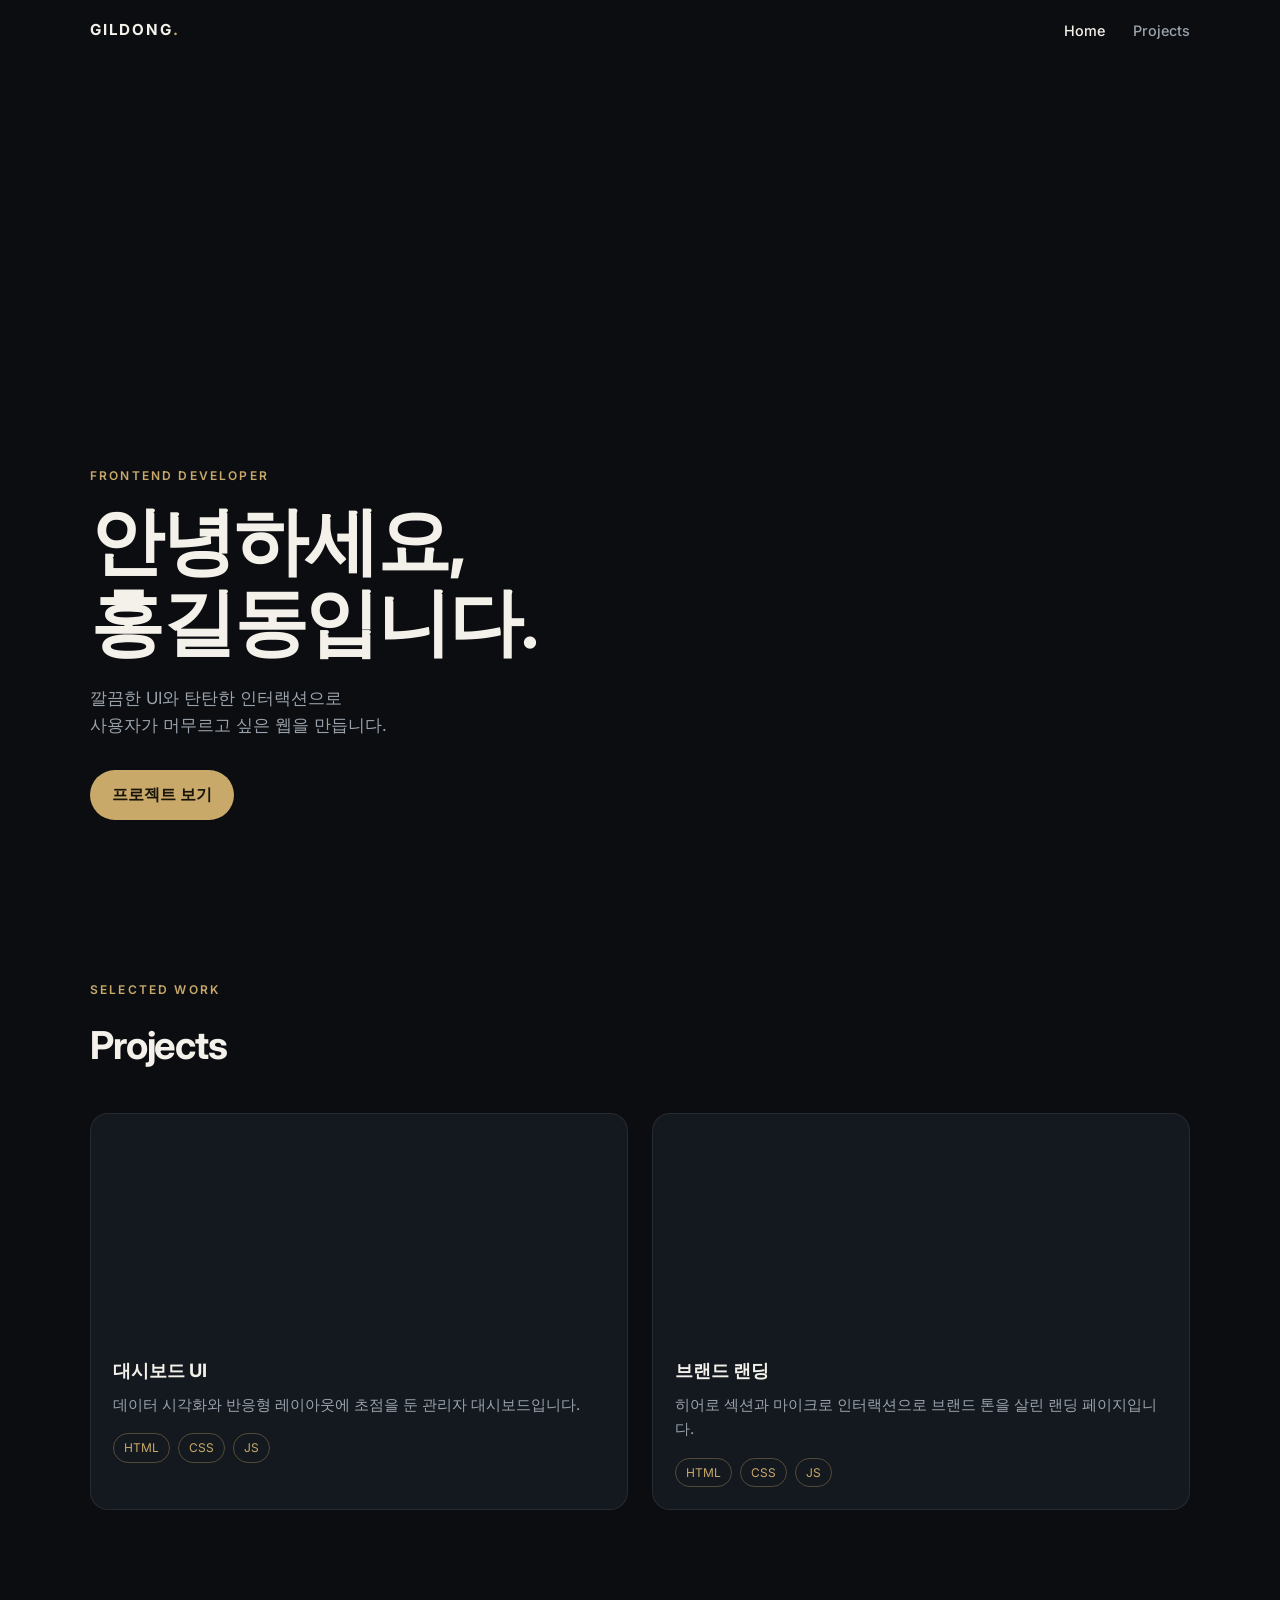
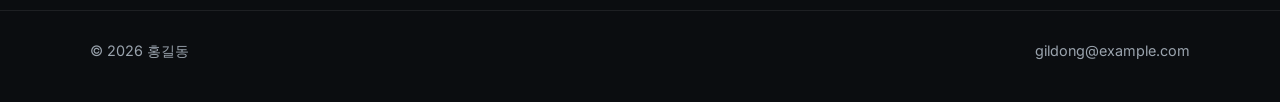
==== index.html @ fd72c7a3 "포폴기본1" ====
<!DOCTYPE html>
<html lang="ko">
<head>
  <meta charset="UTF-8" />
  <meta name="viewport" content="width=device-width, initial-scale=1.0" />
  <title>홍길동 · Portfolio</title>
  <link rel="preconnect" href="https://fonts.googleapis.com" />
  <link rel="preconnect" href="https://fonts.gstatic.com" crossorigin />
  <link href="https://fonts.googleapis.com/css2?family=Inter:wght@400;500;600;700&display=swap" rel="stylesheet" />
  <link rel="stylesheet" href="styles.css" />
</head>
<body>
  <header class="header" id="header">
    <div class="container nav">
      <a href="#home" class="logo">GILDONG<span>.</span></a>
      <button class="nav-toggle" id="navToggle" type="button" aria-label="메뉴 열기" aria-expanded="false">
        <span></span>
        <span></span>
        <span></span>
      </button>
      <nav class="nav-links" id="navLinks">
        <a href="#home">Home</a>
        <a href="#projects">Projects</a>
      </nav>
    </div>
  </header>

  <section class="hero" id="home">
    <div class="hero-overlay"></div>
    <div class="container hero-content">
      <p class="eyebrow">Frontend Developer</p>
      <h1>안녕하세요,<br />홍길동입니다.</h1>
      <p class="hero-lead">
        깔끔한 UI와 탄탄한 인터랙션으로<br />
        사용자가 머무르고 싶은 웹을 만듭니다.
      </p>
      <a href="#projects" class="btn">프로젝트 보기</a>
    </div>
  </section>

  <section class="projects" id="projects">
    <div class="container">
      <p class="eyebrow">Selected Work</p>
      <h2>Projects</h2>
      <div class="cards">
        <a class="card" href="project-dashboard.html">
          <div
            class="card-image"
            style="background-image: url('https://images.unsplash.com/photo-1460925895917-afdab827c52f?w=1200&q=80')"
            role="img"
            aria-label="대시보드 UI 미리보기"
          ></div>
          <div class="card-body">
            <h3>대시보드 UI</h3>
            <p>데이터 시각화와 반응형 레이아웃에 초점을 둔 관리자 대시보드입니다.</p>
            <div class="tags">
              <span>HTML</span>
              <span>CSS</span>
              <span>JS</span>
            </div>
          </div>
        </a>
        <a class="card" href="project-landing.html">
          <div
            class="card-image"
            style="background-image: url('https://images.unsplash.com/photo-1522542550221-31fd19575a2d?w=1200&q=80')"
            role="img"
            aria-label="브랜드 랜딩 미리보기"
          ></div>
          <div class="card-body">
            <h3>브랜드 랜딩</h3>
            <p>히어로 섹션과 마이크로 인터랙션으로 브랜드 톤을 살린 랜딩 페이지입니다.</p>
            <div class="tags">
              <span>HTML</span>
              <span>CSS</span>
              <span>JS</span>
            </div>
          </div>
        </a>
      </div>
    </div>
  </section>

  <footer class="footer">
    <div class="container footer-inner">
      <p>© 2026 홍길동</p>
      <a href="mailto:gildong@example.com">gildong@example.com</a>
    </div>
  </footer>

  <script src="script.js"></script>
</body>
</html>
---- styles.css ----
:root {
  --bg: #0b0d10;
  --surface: #14181f;
  --text: #f4f1ea;
  --muted: #9aa3ad;
  --accent: #c8a96a;
  --line: rgba(255, 255, 255, 0.08);
}

* {
  box-sizing: border-box;
  margin: 0;
  padding: 0;
}

html {
  scroll-behavior: smooth;
}

body {
  font-family: Inter, system-ui, sans-serif;
  background: var(--bg);
  color: var(--text);
  line-height: 1.6;
}

a {
  color: inherit;
  text-decoration: none;
}

.container {
  width: min(1100px, calc(100% - 40px));
  margin-inline: auto;
}

.header {
  position: fixed;
  inset: 0 0 auto;
  z-index: 20;
  padding: 18px 0;
  transition: background 0.3s, border-color 0.3s, padding 0.3s;
  border-bottom: 1px solid transparent;
}

.header.scrolled {
  background: rgba(11, 13, 16, 0.86);
  backdrop-filter: blur(12px);
  border-bottom-color: var(--line);
  padding: 12px 0;
}

.nav {
  display: flex;
  align-items: center;
  justify-content: space-between;
}

.logo {
  font-weight: 700;
  letter-spacing: 0.12em;
  font-size: 0.95rem;
}

.logo span {
  color: var(--accent);
}

.nav-links {
  display: flex;
  gap: 28px;
}

.nav-links a {
  color: var(--muted);
  font-size: 0.9rem;
  font-weight: 500;
  transition: color 0.2s;
}

.nav-links a:hover,
.nav-links a.active {
  color: var(--text);
}

.nav-toggle {
  display: none;
  width: 42px;
  height: 42px;
  border: 1px solid var(--line);
  background: transparent;
  border-radius: 8px;
  cursor: pointer;
  flex-direction: column;
  justify-content: center;
  align-items: center;
  gap: 5px;
}

.nav-toggle span {
  display: block;
  width: 18px;
  height: 1.5px;
  background: var(--text);
  transition: transform 0.25s, opacity 0.25s;
}

.nav-toggle.open span:nth-child(1) {
  transform: translateY(6.5px) rotate(45deg);
}

.nav-toggle.open span:nth-child(2) {
  opacity: 0;
}

.nav-toggle.open span:nth-child(3) {
  transform: translateY(-6.5px) rotate(-45deg);
}

.hero {
  min-height: 100vh;
  display: grid;
  place-items: end start;
  padding: 120px 0 80px;
  background:
    url("https://images.unsplash.com/photo-1518770660439-4636190af475?w=1920&q=80")
    center / cover no-repeat;
  position: relative;
}

.hero-overlay {
  position: absolute;
  inset: 0;
  background: linear-gradient(
    180deg,
    rgba(11, 13, 16, 0.35) 0%,
    rgba(11, 13, 16, 0.72) 55%,
    var(--bg) 100%
  );
}

.hero-content {
  position: relative;
  z-index: 1;
}

.eyebrow {
  color: var(--accent);
  letter-spacing: 0.18em;
  text-transform: uppercase;
  font-size: 0.75rem;
  font-weight: 600;
  margin-bottom: 16px;
}

.hero h1 {
  font-size: clamp(2.4rem, 6vw, 4.6rem);
  line-height: 1.1;
  font-weight: 700;
  letter-spacing: -0.03em;
}

.hero-lead {
  margin: 22px 0 32px;
  color: var(--muted);
  font-size: 1.05rem;
}

.btn {
  display: inline-block;
  background: var(--accent);
  color: #1a1408;
  font-weight: 600;
  padding: 12px 22px;
  border-radius: 999px;
  transition: transform 0.2s, filter 0.2s;
}

.btn:hover {
  transform: translateY(-2px);
  filter: brightness(1.08);
}

.projects {
  padding: 80px 0 100px;
}

.projects h2 {
  font-size: clamp(1.8rem, 3vw, 2.4rem);
  margin-bottom: 36px;
  letter-spacing: -0.03em;
}

.cards {
  display: grid;
  grid-template-columns: repeat(2, 1fr);
  gap: 24px;
}

.card {
  display: block;
  background: var(--surface);
  border: 1px solid var(--line);
  border-radius: 18px;
  overflow: hidden;
  transition: transform 0.25s, border-color 0.25s;
  color: inherit;
}

.card:hover {
  transform: translateY(-6px);
  border-color: rgba(200, 169, 106, 0.35);
}

.card-image {
  height: 220px;
  background-size: cover;
  background-position: center;
}

.card-body {
  padding: 22px;
}

.card h3 {
  margin-bottom: 8px;
  font-size: 1.15rem;
}

.card p {
  color: var(--muted);
  font-size: 0.95rem;
}

.tags {
  display: flex;
  gap: 8px;
  margin-top: 16px;
}

.tags span {
  font-size: 0.75rem;
  color: var(--accent);
  border: 1px solid rgba(200, 169, 106, 0.35);
  padding: 4px 10px;
  border-radius: 999px;
}

.footer {
  border-top: 1px solid var(--line);
  padding: 28px 0 40px;
  color: var(--muted);
  font-size: 0.9rem;
}

.footer-inner {
  display: flex;
  justify-content: space-between;
  gap: 16px;
}

.footer a:hover {
  color: var(--text);
}

.page-detail .header {
  background: rgba(11, 13, 16, 0.86);
  backdrop-filter: blur(12px);
  border-bottom-color: var(--line);
}

.detail {
  padding: 120px 0 80px;
}

.detail-hero {
  height: min(52vh, 420px);
  border-radius: 22px;
  background-size: cover;
  background-position: center;
  border: 1px solid var(--line);
  margin-bottom: 36px;
}

.detail h1 {
  font-size: clamp(2rem, 4vw, 3rem);
  letter-spacing: -0.03em;
  margin-bottom: 12px;
}

.detail-lead {
  color: var(--muted);
  font-size: 1.05rem;
  max-width: 640px;
  margin-bottom: 28px;
}

.detail-body {
  color: var(--muted);
  max-width: 680px;
  display: grid;
  gap: 16px;
  margin: 28px 0 36px;
}

.btn-ghost {
  background: transparent;
  color: var(--text);
  border: 1px solid var(--line);
}

@media (max-width: 760px) {
  .nav-toggle {
    display: flex;
  }

  .nav-links {
    position: absolute;
    top: 100%;
    left: 0;
    right: 0;
    display: none;
    flex-direction: column;
    gap: 0;
    background: rgba(11, 13, 16, 0.96);
    border-bottom: 1px solid var(--line);
    padding: 8px 20px 20px;
  }

  .nav-links.open {
    display: flex;
  }

  .nav-links a {
    padding: 12px 0;
  }

  .cards {
    grid-template-columns: 1fr;
  }

  .footer-inner {
    flex-direction: column;
  }
}
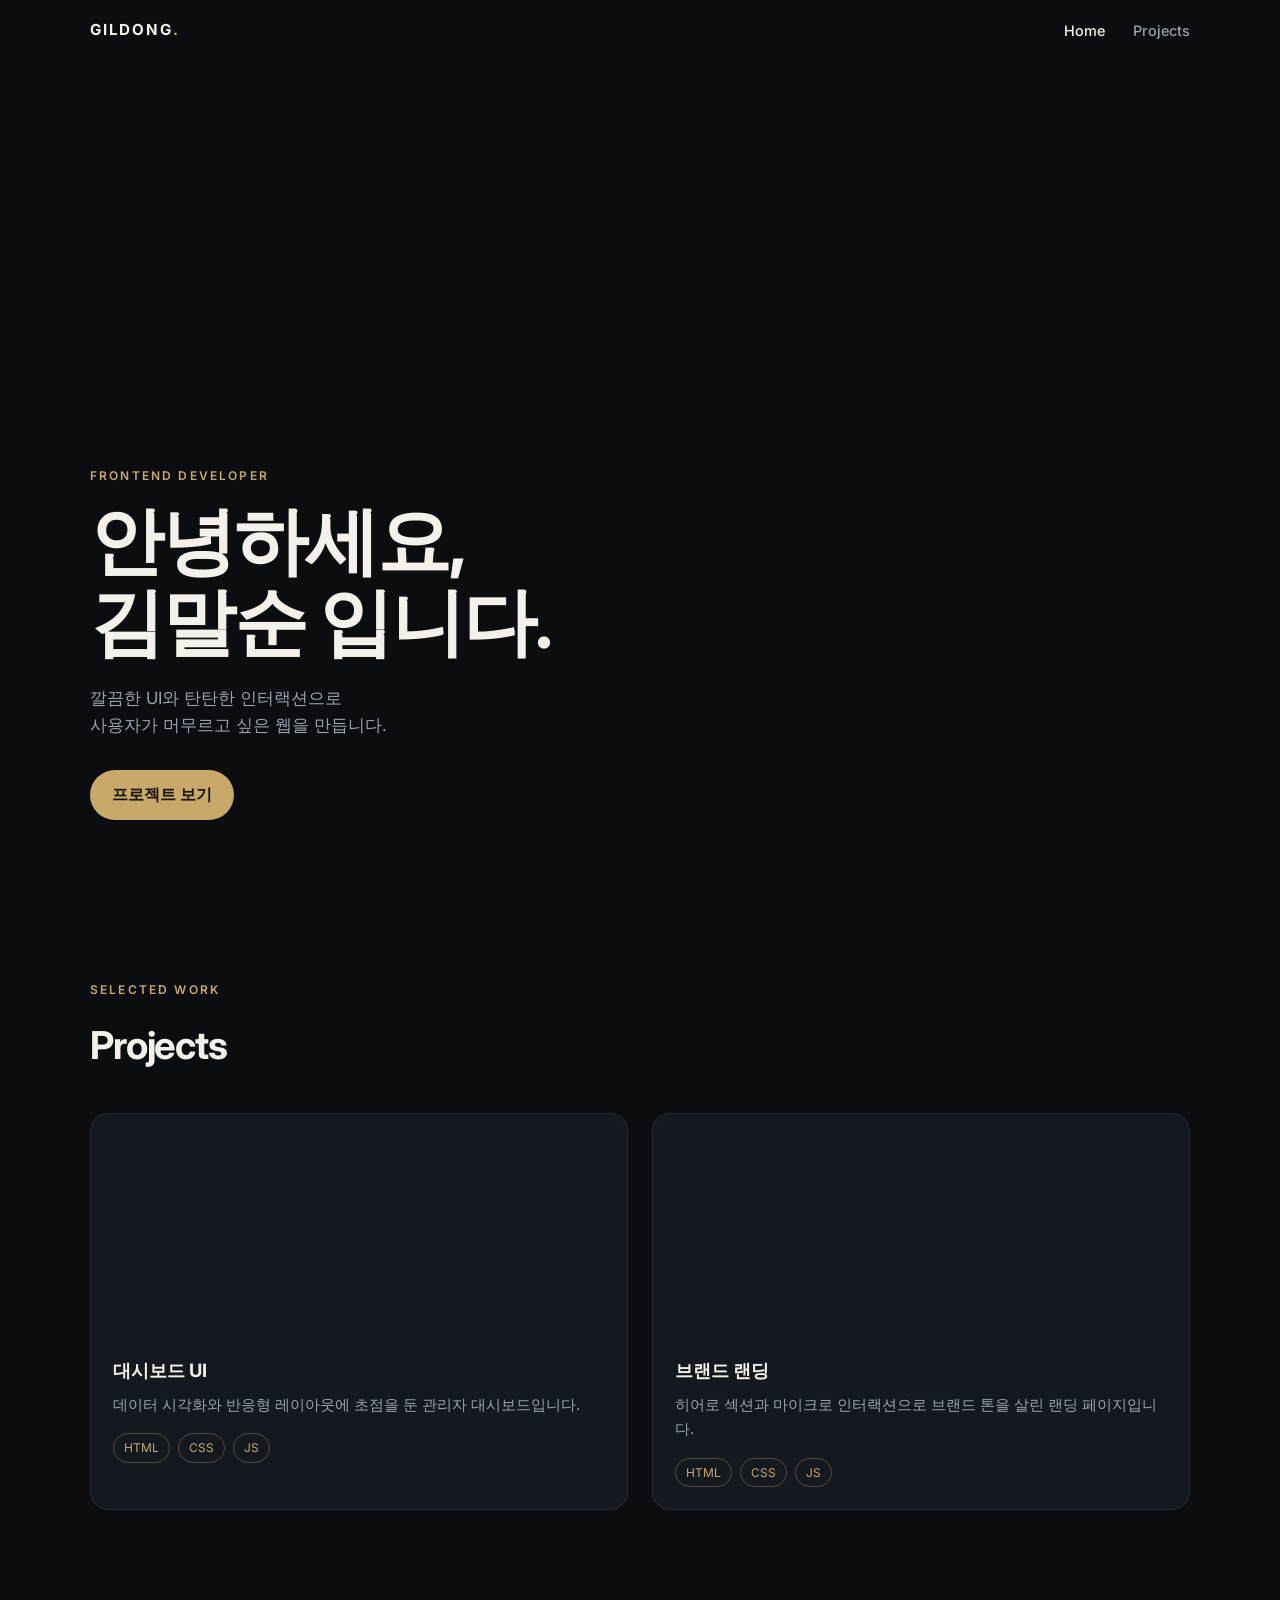
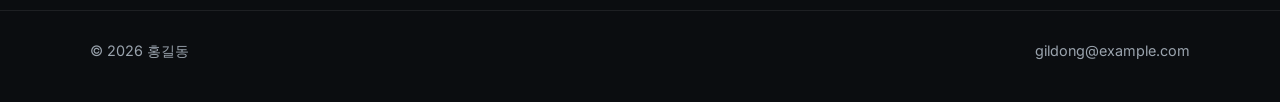
==== commit 5608e2ff: "포트폴리오" ====
--- a/index.html
+++ b/index.html
@@ -3,7 +3,7 @@
 <head>
   <meta charset="UTF-8" />
   <meta name="viewport" content="width=device-width, initial-scale=1.0" />
-  <title>홍길동 · Portfolio</title>
+  <title>김말순 · Portfolio</title>
   <link rel="preconnect" href="https://fonts.googleapis.com" />
   <link rel="preconnect" href="https://fonts.gstatic.com" crossorigin />
   <link href="https://fonts.googleapis.com/css2?family=Inter:wght@400;500;600;700&display=swap" rel="stylesheet" />
@@ -29,7 +29,7 @@
     <div class="hero-overlay"></div>
     <div class="container hero-content">
       <p class="eyebrow">Frontend Developer</p>
-      <h1>안녕하세요,<br />홍길동입니다.</h1>
+      <h1>안녕하세요,<br />김말순 입니다.</h1>
       <p class="hero-lead">
         깔끔한 UI와 탄탄한 인터랙션으로<br />
         사용자가 머무르고 싶은 웹을 만듭니다.
